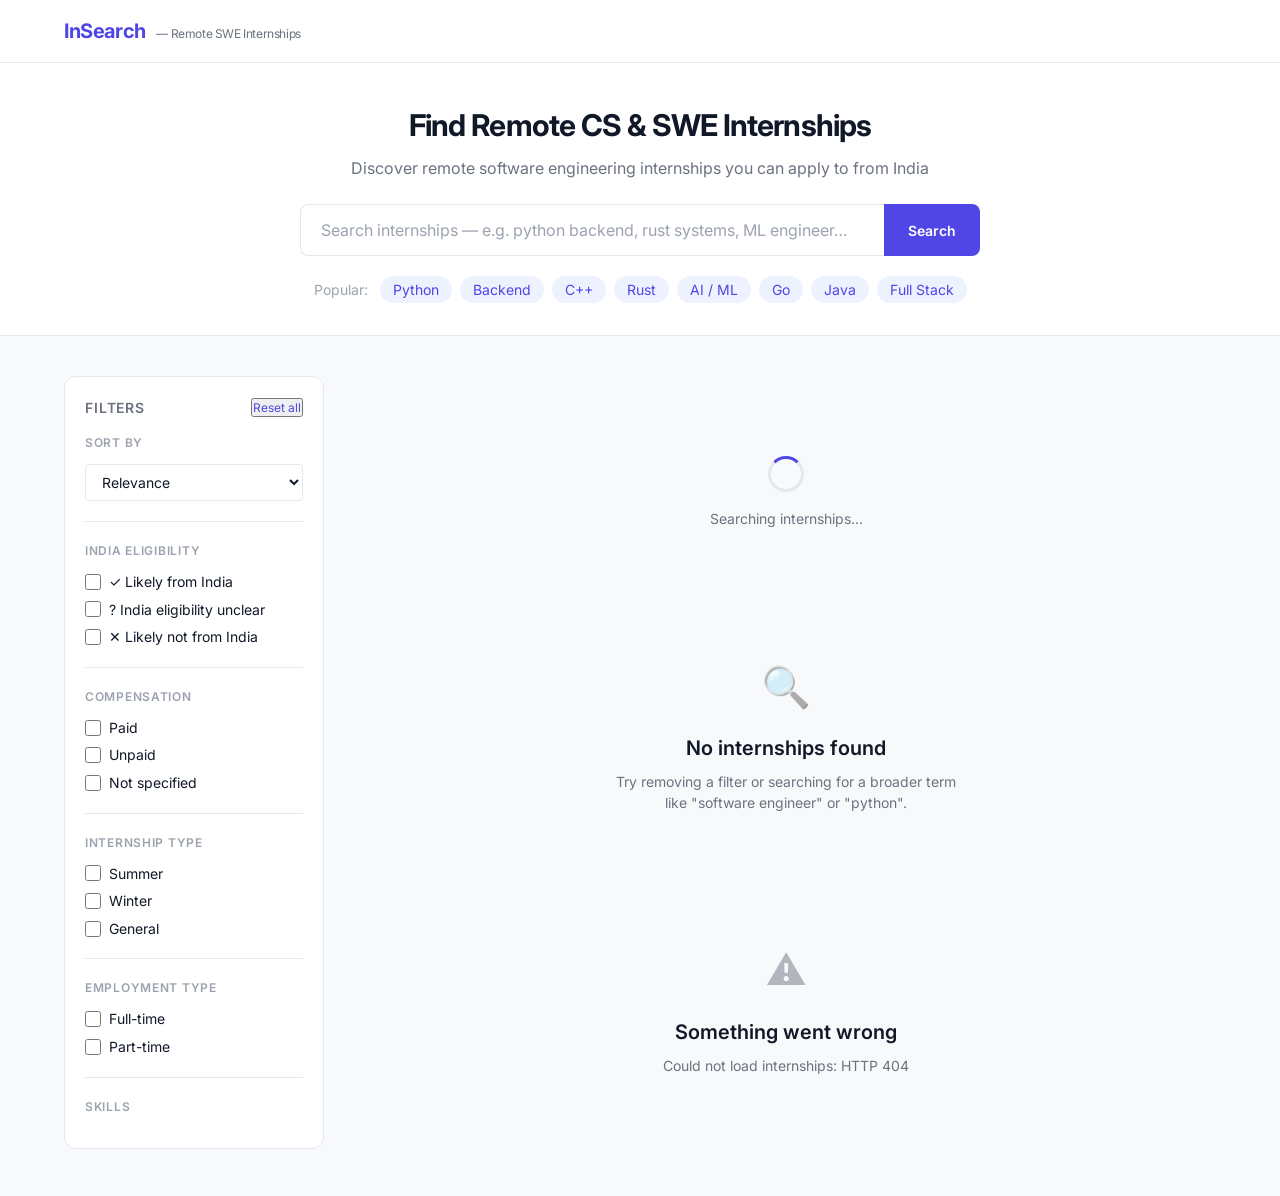
==== app/templates/index.html @ 2582f700 "Project Sturcture initialization" ====
<!DOCTYPE html>
<html lang="en">
<head>
  <meta charset="UTF-8" />
  <meta name="viewport" content="width=device-width, initial-scale=1.0" />
  <title>InSearch — Remote SWE & CS Internships for India</title>
  <meta name="description" content="Find remote Software Engineering and Computer Science internships from companies worldwide that students in India can apply for." />
  <link rel="stylesheet" href="/static/css/style.css" />
</head>
<body>

  <!-- ── Header ─────────────────────────────────────── -->
  <header class="site-header">
    <div class="header-inner">
      <a href="/" class="site-logo">InSearch<span class="logo-tagline"> — Remote SWE Internships</span></a>
    </div>
  </header>

  <!-- ── Hero / Search ──────────────────────────────── -->
  <section class="hero" aria-label="Search internships">
    <h1 class="hero-title">Find Remote CS &amp; SWE Internships</h1>
    <p class="hero-subtitle">Discover remote software engineering internships you can apply to from India</p>

    <form class="search-form" id="search-form" role="search" onsubmit="return false;">
      <div class="search-input-wrapper">
        <input
          type="search"
          id="search-input"
          class="search-input"
          placeholder="Search internships — e.g. python backend, rust systems, ML engineer…"
          autocomplete="off"
          aria-label="Search internships"
        />
      </div>
      <button type="submit" class="search-btn" id="search-btn">Search</button>
    </form>

    <div class="popular-searches" aria-label="Popular searches">
      <span class="popular-label">Popular:</span>
      <button class="popular-chip" data-query="python">Python</button>
      <button class="popular-chip" data-query="backend">Backend</button>
      <button class="popular-chip" data-query="c++">C++</button>
      <button class="popular-chip" data-query="rust systems">Rust</button>
      <button class="popular-chip" data-query="machine learning">AI / ML</button>
      <button class="popular-chip" data-query="go">Go</button>
      <button class="popular-chip" data-query="java">Java</button>
      <button class="popular-chip" data-query="full stack">Full Stack</button>
    </div>
  </section>

  <!-- ── Main Layout ────────────────────────────────── -->
  <main>
    <!-- Mobile filter toggle -->
    <div style="max-width:1200px;margin:0 auto;padding:var(--space-4) var(--space-6) 0;">
      <button class="filter-toggle-btn" id="filter-toggle-btn" aria-expanded="false" aria-controls="filters-sidebar">
        ⚙ Filters
      </button>
    </div>

    <div class="main-layout">

      <!-- ── Sidebar Filters ─────────────────────── -->
      <aside class="filters-sidebar" id="filters-sidebar" aria-label="Filter internships">
        <div class="filters-title">
          Filters
          <button class="filters-reset" id="filters-reset-btn">Reset all</button>
        </div>

        <!-- Sort -->
        <div class="filter-group">
          <div class="filter-group-label">Sort by</div>
          <select class="sort-select" id="sort-select" aria-label="Sort results">
            <option value="relevance">Relevance</option>
            <option value="newest">Newest first</option>
            <option value="oldest">Oldest first</option>
            <option value="deadline">Deadline</option>
          </select>
        </div>

        <!-- India Eligibility -->
        <div class="filter-group">
          <div class="filter-group-label">India eligibility</div>
          <ul class="filter-checkbox-list" id="eligibility-filter">
            <li class="filter-checkbox-item">
              <input type="checkbox" id="elig-likely" value="likely" />
              <label for="elig-likely">✓ Likely from India</label>
            </li>
            <li class="filter-checkbox-item">
              <input type="checkbox" id="elig-unclear" value="unclear" />
              <label for="elig-unclear">? India eligibility unclear</label>
            </li>
            <li class="filter-checkbox-item">
              <input type="checkbox" id="elig-unlikely" value="unlikely" />
              <label for="elig-unlikely">✕ Likely not from India</label>
            </li>
          </ul>
        </div>

        <!-- Compensation -->
        <div class="filter-group">
          <div class="filter-group-label">Compensation</div>
          <ul class="filter-checkbox-list" id="compensation-filter">
            <li class="filter-checkbox-item">
              <input type="checkbox" id="comp-paid" value="paid" />
              <label for="comp-paid">Paid</label>
            </li>
            <li class="filter-checkbox-item">
              <input type="checkbox" id="comp-unpaid" value="unpaid" />
              <label for="comp-unpaid">Unpaid</label>
            </li>
            <li class="filter-checkbox-item">
              <input type="checkbox" id="comp-unknown" value="unknown" />
              <label for="comp-unknown">Not specified</label>
            </li>
          </ul>
        </div>

        <!-- Internship type -->
        <div class="filter-group">
          <div class="filter-group-label">Internship type</div>
          <ul class="filter-checkbox-list" id="internship-type-filter">
            <li class="filter-checkbox-item">
              <input type="checkbox" id="itype-summer" value="summer" />
              <label for="itype-summer">Summer</label>
            </li>
            <li class="filter-checkbox-item">
              <input type="checkbox" id="itype-winter" value="winter" />
              <label for="itype-winter">Winter</label>
            </li>
            <li class="filter-checkbox-item">
              <input type="checkbox" id="itype-general" value="general" />
              <label for="itype-general">General</label>
            </li>
          </ul>
        </div>

        <!-- Employment type -->
        <div class="filter-group">
          <div class="filter-group-label">Employment type</div>
          <ul class="filter-checkbox-list" id="employment-type-filter">
            <li class="filter-checkbox-item">
              <input type="checkbox" id="etype-full" value="full_time" />
              <label for="etype-full">Full-time</label>
            </li>
            <li class="filter-checkbox-item">
              <input type="checkbox" id="etype-part" value="part_time" />
              <label for="etype-part">Part-time</label>
            </li>
          </ul>
        </div>

        <!-- Skills -->
        <div class="filter-group">
          <div class="filter-group-label">Skills</div>
          <ul class="filter-checkbox-list" id="skills-filter">
            <!-- Populated by JS via /api/filters -->
          </ul>
        </div>
      </aside>

      <!-- ── Results ─────────────────────────────── -->
      <section class="results-area" aria-label="Search results" aria-live="polite">
        <div class="results-header">
          <p class="results-count" id="results-count">Loading internships…</p>
        </div>

        <!-- Loading state -->
        <div id="state-loading" class="state-container" hidden>
          <div class="spinner" role="status" aria-label="Loading"></div>
          <p class="state-body">Searching internships…</p>
        </div>

        <!-- Empty state -->
        <div id="state-empty" class="state-container" hidden>
          <div class="state-icon" aria-hidden="true">🔍</div>
          <h2 class="state-title">No internships found</h2>
          <p class="state-body">Try removing a filter or searching for a broader term like "software engineer" or "python".</p>
        </div>

        <!-- Error state -->
        <div id="state-error" class="state-container" hidden>
          <div class="state-icon" aria-hidden="true">⚠️</div>
          <h2 class="state-title">Something went wrong</h2>
          <p class="state-body" id="error-message">Could not load internships. Please try again.</p>
        </div>

        <!-- Results list -->
        <ul class="internship-list" id="internship-list" aria-label="Internship results"></ul>

        <!-- Pagination -->
        <nav class="pagination" id="pagination" aria-label="Pagination"></nav>
      </section>
    </div>
  </main>

  <script src="/static/js/app.js"></script>
</body>
</html>
---- static/css/style.css ----
/* =========================================================
   InSearch — Design System
   Minimal, Google/DDG-inspired light search engine UI
   Font: Inter (Google Fonts)
   ========================================================= */

@import url('https://fonts.googleapis.com/css2?family=Inter:wght@400;500;600;700&display=swap');

/* ─── CSS Custom Properties ─────────────────────────────── */
:root {
  /* Colours */
  --clr-bg:            #f8f9fa;
  --clr-surface:       #ffffff;
  --clr-border:        #e2e8f0;
  --clr-border-focus:  #4f46e5;
  --clr-text-primary:  #111827;
  --clr-text-secondary:#6b7280;
  --clr-text-muted:    #9ca3af;
  --clr-link:          #1d4ed8;
  --clr-link-hover:    #1e40af;

  /* Brand accent */
  --clr-accent:        #4f46e5;
  --clr-accent-hover:  #4338ca;
  --clr-accent-light:  #eef2ff;

  /* Eligibility */
  --clr-likely:        #16a34a;
  --clr-likely-bg:     #f0fdf4;
  --clr-likely-border: #bbf7d0;
  --clr-unclear:       #d97706;
  --clr-unclear-bg:    #fffbeb;
  --clr-unclear-border:#fde68a;
  --clr-unlikely:      #9ca3af;
  --clr-unlikely-bg:   #f9fafb;
  --clr-unlikely-border:#e5e7eb;

  /* Comp badges */
  --clr-paid-bg:       #eff6ff;
  --clr-paid-text:     #1d4ed8;
  --clr-unpaid-bg:     #f3f4f6;
  --clr-unpaid-text:   #6b7280;
  --clr-unknown-bg:    #f9fafb;
  --clr-unknown-text:  #9ca3af;

  /* Typography */
  --font-sans:         'Inter', -apple-system, BlinkMacSystemFont, 'Segoe UI', sans-serif;
  --text-xs:           0.75rem;
  --text-sm:           0.875rem;
  --text-base:         1rem;
  --text-lg:           1.125rem;
  --text-xl:           1.25rem;
  --text-2xl:          1.5rem;
  --text-3xl:          1.875rem;

  /* Spacing */
  --space-1:  0.25rem;
  --space-2:  0.5rem;
  --space-3:  0.75rem;
  --space-4:  1rem;
  --space-5:  1.25rem;
  --space-6:  1.5rem;
  --space-8:  2rem;
  --space-10: 2.5rem;
  --space-12: 3rem;
  --space-16: 4rem;

  /* Radii */
  --radius-sm: 4px;
  --radius-md: 8px;
  --radius-lg: 12px;
  --radius-full: 9999px;

  /* Shadows */
  --shadow-sm:  0 1px 2px rgba(0,0,0,0.05);
  --shadow-md:  0 4px 6px rgba(0,0,0,0.05), 0 1px 3px rgba(0,0,0,0.06);
  --shadow-lg:  0 10px 15px rgba(0,0,0,0.07), 0 4px 6px rgba(0,0,0,0.05);
  --shadow-focus: 0 0 0 3px rgba(79,70,229,0.2);

  /* Layout */
  --sidebar-w:  260px;
  --content-max: 1200px;
}

/* ─── Reset ─────────────────────────────────────────────── */
*, *::before, *::after { box-sizing: border-box; margin: 0; padding: 0; }
html { font-size: 16px; scroll-behavior: smooth; }

body {
  font-family: var(--font-sans);
  background: var(--clr-bg);
  color: var(--clr-text-primary);
  line-height: 1.5;
  min-height: 100vh;
  -webkit-font-smoothing: antialiased;
}

a { color: var(--clr-link); text-decoration: none; }
a:hover { color: var(--clr-link-hover); text-decoration: underline; }
button { cursor: pointer; font-family: var(--font-sans); }
img { max-width: 100%; }
ul { list-style: none; }

/* ─── Header ────────────────────────────────────────────── */
.site-header {
  background: var(--clr-surface);
  border-bottom: 1px solid var(--clr-border);
  position: sticky;
  top: 0;
  z-index: 100;
}

.header-inner {
  max-width: var(--content-max);
  margin: 0 auto;
  padding: var(--space-4) var(--space-6);
  display: flex;
  align-items: center;
  gap: var(--space-6);
}

.site-logo {
  font-size: var(--text-xl);
  font-weight: 700;
  color: var(--clr-accent);
  text-decoration: none;
  white-space: nowrap;
  letter-spacing: -0.02em;
}
.site-logo:hover { text-decoration: none; color: var(--clr-accent-hover); }

.logo-tagline {
  font-size: var(--text-xs);
  font-weight: 400;
  color: var(--clr-text-secondary);
  margin-left: var(--space-2);
}

/* ─── Hero / Search Bar ─────────────────────────────────── */
.hero {
  background: var(--clr-surface);
  border-bottom: 1px solid var(--clr-border);
  padding: var(--space-10) var(--space-6) var(--space-8);
  text-align: center;
}

.hero-title {
  font-size: var(--text-3xl);
  font-weight: 700;
  color: var(--clr-text-primary);
  letter-spacing: -0.03em;
  margin-bottom: var(--space-2);
}

.hero-subtitle {
  font-size: var(--text-base);
  color: var(--clr-text-secondary);
  margin-bottom: var(--space-6);
}

.search-form {
  display: flex;
  max-width: 680px;
  margin: 0 auto var(--space-5);
  gap: 0;
}

.search-input-wrapper {
  flex: 1;
  position: relative;
}

.search-input {
  width: 100%;
  height: 52px;
  padding: 0 var(--space-5);
  font-size: var(--text-base);
  font-family: var(--font-sans);
  border: 1.5px solid var(--clr-border);
  border-right: none;
  border-radius: var(--radius-md) 0 0 var(--radius-md);
  background: var(--clr-surface);
  color: var(--clr-text-primary);
  outline: none;
  transition: border-color 0.15s, box-shadow 0.15s;
}

.search-input:focus {
  border-color: var(--clr-border-focus);
  box-shadow: var(--shadow-focus);
  z-index: 1;
}

.search-input::placeholder { color: var(--clr-text-muted); }

.search-btn {
  height: 52px;
  padding: 0 var(--space-6);
  background: var(--clr-accent);
  color: #fff;
  font-size: var(--text-sm);
  font-weight: 600;
  border: none;
  border-radius: 0 var(--radius-md) var(--radius-md) 0;
  transition: background 0.15s;
  white-space: nowrap;
}

.search-btn:hover { background: var(--clr-accent-hover); }

/* Popular searches */
.popular-searches {
  display: flex;
  align-items: center;
  justify-content: center;
  flex-wrap: wrap;
  gap: var(--space-2);
  max-width: 680px;
  margin: 0 auto;
}

.popular-label {
  font-size: var(--text-sm);
  color: var(--clr-text-muted);
  margin-right: var(--space-1);
}

.popular-chip {
  display: inline-block;
  padding: var(--space-1) var(--space-3);
  font-size: var(--text-sm);
  color: var(--clr-accent);
  background: var(--clr-accent-light);
  border-radius: var(--radius-full);
  cursor: pointer;
  border: 1px solid transparent;
  transition: background 0.1s, border-color 0.1s;
}

.popular-chip:hover {
  background: #e0e7ff;
  border-color: var(--clr-accent);
  text-decoration: none;
}

/* ─── Main Layout (sidebar + content) ───────────────────── */
.main-layout {
  max-width: var(--content-max);
  margin: 0 auto;
  padding: var(--space-6);
  display: grid;
  grid-template-columns: var(--sidebar-w) 1fr;
  gap: var(--space-8);
  align-items: start;
}

/* ─── Filter Sidebar ─────────────────────────────────────── */
.filters-sidebar {
  background: var(--clr-surface);
  border: 1px solid var(--clr-border);
  border-radius: var(--radius-lg);
  padding: var(--space-5);
  position: sticky;
  top: 73px;
}

.filters-title {
  font-size: var(--text-sm);
  font-weight: 600;
  color: var(--clr-text-secondary);
  text-transform: uppercase;
  letter-spacing: 0.06em;
  margin-bottom: var(--space-4);
  display: flex;
  align-items: center;
  justify-content: space-between;
}

.filters-reset {
  font-size: var(--text-xs);
  font-weight: 400;
  color: var(--clr-accent);
  cursor: pointer;
  text-transform: none;
  letter-spacing: 0;
}
.filters-reset:hover { text-decoration: underline; }

.filter-group {
  margin-bottom: var(--space-5);
  padding-bottom: var(--space-5);
  border-bottom: 1px solid var(--clr-border);
}
.filter-group:last-child { border-bottom: none; margin-bottom: 0; padding-bottom: 0; }

.filter-group-label {
  font-size: var(--text-xs);
  font-weight: 600;
  color: var(--clr-text-muted);
  text-transform: uppercase;
  letter-spacing: 0.06em;
  margin-bottom: var(--space-3);
}

.filter-checkbox-list { display: flex; flex-direction: column; gap: var(--space-2); }

.filter-checkbox-item {
  display: flex;
  align-items: center;
  gap: var(--space-2);
  cursor: pointer;
}

.filter-checkbox-item input[type="checkbox"] {
  width: 16px;
  height: 16px;
  accent-color: var(--clr-accent);
  cursor: pointer;
  flex-shrink: 0;
}

.filter-checkbox-item label {
  font-size: var(--text-sm);
  color: var(--clr-text-primary);
  cursor: pointer;
  line-height: 1.4;
}

/* Sort selector */
.sort-select {
  width: 100%;
  padding: var(--space-2) var(--space-3);
  font-size: var(--text-sm);
  font-family: var(--font-sans);
  border: 1px solid var(--clr-border);
  border-radius: var(--radius-sm);
  background: var(--clr-surface);
  color: var(--clr-text-primary);
  outline: none;
  cursor: pointer;
}
.sort-select:focus { border-color: var(--clr-border-focus); box-shadow: var(--shadow-focus); }

/* Mobile filter toggle */
.filter-toggle-btn {
  display: none;
  width: 100%;
  padding: var(--space-3) var(--space-4);
  font-size: var(--text-sm);
  font-weight: 600;
  color: var(--clr-accent);
  background: var(--clr-accent-light);
  border: 1px solid var(--clr-accent);
  border-radius: var(--radius-md);
  margin-bottom: var(--space-4);
}

/* ─── Results Area ───────────────────────────────────────── */
.results-area { min-width: 0; }

.results-header {
  display: flex;
  align-items: center;
  justify-content: space-between;
  margin-bottom: var(--space-4);
  flex-wrap: wrap;
  gap: var(--space-3);
}

.results-count {
  font-size: var(--text-sm);
  color: var(--clr-text-secondary);
}

.results-count strong { color: var(--clr-text-primary); font-weight: 600; }

/* ─── Internship Cards ───────────────────────────────────── */
.internship-list { display: flex; flex-direction: column; gap: var(--space-3); }

.internship-card {
  background: var(--clr-surface);
  border: 1px solid var(--clr-border);
  border-radius: var(--radius-lg);
  padding: var(--space-5);
  transition: box-shadow 0.15s, border-color 0.15s, transform 0.1s;
  position: relative;
}

.internship-card:hover {
  box-shadow: var(--shadow-md);
  border-color: #d1d5db;
  transform: translateY(-1px);
}

.card-header {
  display: flex;
  align-items: flex-start;
  justify-content: space-between;
  gap: var(--space-4);
  margin-bottom: var(--space-3);
}

.card-title-block { flex: 1; min-width: 0; }

.card-title {
  font-size: var(--text-lg);
  font-weight: 600;
  color: var(--clr-text-primary);
  line-height: 1.35;
  margin-bottom: var(--space-1);
}

.card-title a {
  color: inherit;
  text-decoration: none;
}
.card-title a:hover { color: var(--clr-accent); text-decoration: none; }

.card-company {
  font-size: var(--text-sm);
  font-weight: 500;
  color: var(--clr-text-secondary);
}

.card-company a { color: var(--clr-text-secondary); }
.card-company a:hover { color: var(--clr-accent); }

/* Eligibility badge */
.elig-badge {
  display: inline-flex;
  align-items: center;
  gap: var(--space-1);
  padding: var(--space-1) var(--space-3);
  border-radius: var(--radius-full);
  font-size: var(--text-xs);
  font-weight: 600;
  white-space: nowrap;
  flex-shrink: 0;
}

.elig-badge.likely {
  background: var(--clr-likely-bg);
  color: var(--clr-likely);
  border: 1px solid var(--clr-likely-border);
}
.elig-badge.unclear {
  background: var(--clr-unclear-bg);
  color: var(--clr-unclear);
  border: 1px solid var(--clr-unclear-border);
}
.elig-badge.unlikely {
  background: var(--clr-unlikely-bg);
  color: var(--clr-unlikely);
  border: 1px solid var(--clr-unlikely-border);
}

/* Card meta row */
.card-meta {
  display: flex;
  align-items: center;
  flex-wrap: wrap;
  gap: var(--space-2);
  margin-bottom: var(--space-3);
  font-size: var(--text-sm);
}

.meta-tag {
  display: inline-flex;
  align-items: center;
  gap: var(--space-1);
  color: var(--clr-text-secondary);
}

.meta-dot { color: var(--clr-border); }

/* Skills chips */
.skills-row {
  display: flex;
  flex-wrap: wrap;
  gap: var(--space-1);
  margin-bottom: var(--space-4);
}

.skill-chip {
  display: inline-block;
  padding: 2px var(--space-2);
  font-size: var(--text-xs);
  font-weight: 500;
  background: #f1f5f9;
  color: #475569;
  border-radius: var(--radius-sm);
  border: 1px solid #e2e8f0;
}

/* Comp badge */
.comp-badge {
  display: inline-block;
  padding: 2px var(--space-2);
  font-size: var(--text-xs);
  font-weight: 500;
  border-radius: var(--radius-sm);
}
.comp-badge.paid   { background: var(--clr-paid-bg);    color: var(--clr-paid-text); }
.comp-badge.unpaid { background: var(--clr-unpaid-bg);  color: var(--clr-unpaid-text); }
.comp-badge.unknown{ background: var(--clr-unknown-bg); color: var(--clr-unknown-text); }

/* Card footer */
.card-footer {
  display: flex;
  align-items: center;
  justify-content: space-between;
  flex-wrap: wrap;
  gap: var(--space-3);
}

.card-footer-meta {
  display: flex;
  align-items: center;
  flex-wrap: wrap;
  gap: var(--space-3);
}

.card-posted {
  font-size: var(--text-xs);
  color: var(--clr-text-muted);
}

.card-source {
  font-size: var(--text-xs);
  color: var(--clr-text-muted);
}

/* CTA button */
.btn-view {
  display: inline-flex;
  align-items: center;
  gap: var(--space-1);
  padding: var(--space-2) var(--space-4);
  font-size: var(--text-sm);
  font-weight: 600;
  color: var(--clr-accent);
  background: var(--clr-accent-light);
  border: 1px solid var(--clr-accent);
  border-radius: var(--radius-md);
  text-decoration: none;
  transition: background 0.15s, color 0.15s;
  white-space: nowrap;
}
.btn-view:hover {
  background: var(--clr-accent);
  color: #fff;
  text-decoration: none;
}

.btn-primary {
  display: inline-flex;
  align-items: center;
  gap: var(--space-2);
  padding: var(--space-3) var(--space-6);
  font-size: var(--text-base);
  font-weight: 600;
  color: #fff;
  background: var(--clr-accent);
  border: none;
  border-radius: var(--radius-md);
  text-decoration: none;
  transition: background 0.15s;
}
.btn-primary:hover { background: var(--clr-accent-hover); color: #fff; text-decoration: none; }

/* ─── States: Loading, Empty, Error ─────────────────────── */
.state-container {
  display: flex;
  flex-direction: column;
  align-items: center;
  justify-content: center;
  text-align: center;
  padding: var(--space-16) var(--space-8);
  color: var(--clr-text-secondary);
}

.state-icon {
  font-size: 2.5rem;
  margin-bottom: var(--space-4);
  opacity: 0.5;
}

.state-title {
  font-size: var(--text-xl);
  font-weight: 600;
  color: var(--clr-text-primary);
  margin-bottom: var(--space-2);
}

.state-body {
  font-size: var(--text-sm);
  color: var(--clr-text-secondary);
  max-width: 360px;
}

/* Loading spinner */
.spinner {
  display: inline-block;
  width: 36px;
  height: 36px;
  border: 3px solid var(--clr-border);
  border-top-color: var(--clr-accent);
  border-radius: 50%;
  animation: spin 0.7s linear infinite;
  margin-bottom: var(--space-4);
}

@keyframes spin { to { transform: rotate(360deg); } }

/* ─── Pagination ─────────────────────────────────────────── */
.pagination {
  display: flex;
  align-items: center;
  justify-content: center;
  gap: var(--space-2);
  margin-top: var(--space-8);
  flex-wrap: wrap;
}

.page-btn {
  display: inline-flex;
  align-items: center;
  justify-content: center;
  min-width: 36px;
  height: 36px;
  padding: 0 var(--space-3);
  font-size: var(--text-sm);
  font-weight: 500;
  border: 1px solid var(--clr-border);
  border-radius: var(--radius-md);
  background: var(--clr-surface);
  color: var(--clr-text-primary);
  cursor: pointer;
  transition: background 0.1s, border-color 0.1s;
}
.page-btn:hover:not(:disabled) { background: #f1f5f9; border-color: #d1d5db; }
.page-btn.active {
  background: var(--clr-accent);
  color: #fff;
  border-color: var(--clr-accent);
}
.page-btn:disabled { opacity: 0.4; cursor: default; }

/* ─── Detail Page ─────────────────────────────────────────── */
.detail-page {
  max-width: 820px;
  margin: var(--space-8) auto;
  padding: 0 var(--space-6);
}

.breadcrumb {
  font-size: var(--text-sm);
  color: var(--clr-text-secondary);
  margin-bottom: var(--space-6);
  display: flex;
  align-items: center;
  gap: var(--space-2);
}
.breadcrumb a { color: var(--clr-accent); }

.detail-card {
  background: var(--clr-surface);
  border: 1px solid var(--clr-border);
  border-radius: var(--radius-lg);
  padding: var(--space-8);
  box-shadow: var(--shadow-sm);
}

.detail-header {
  margin-bottom: var(--space-6);
  padding-bottom: var(--space-6);
  border-bottom: 1px solid var(--clr-border);
}

.detail-title {
  font-size: var(--text-2xl);
  font-weight: 700;
  color: var(--clr-text-primary);
  letter-spacing: -0.02em;
  margin-bottom: var(--space-2);
}

.detail-company {
  font-size: var(--text-lg);
  font-weight: 500;
  color: var(--clr-text-secondary);
  margin-bottom: var(--space-4);
}

.detail-badges {
  display: flex;
  flex-wrap: wrap;
  gap: var(--space-2);
  margin-bottom: var(--space-5);
}

.detail-apply-btn {
  display: inline-flex;
  align-items: center;
  gap: var(--space-2);
  padding: var(--space-3) var(--space-6);
  font-size: var(--text-base);
  font-weight: 600;
  color: #fff;
  background: var(--clr-accent);
  border-radius: var(--radius-md);
  border: none;
  text-decoration: none;
  transition: background 0.15s;
}
.detail-apply-btn:hover { background: var(--clr-accent-hover); color: #fff; text-decoration: none; }

.detail-section { margin-bottom: var(--space-6); }

.detail-section-title {
  font-size: var(--text-sm);
  font-weight: 600;
  color: var(--clr-text-muted);
  text-transform: uppercase;
  letter-spacing: 0.06em;
  margin-bottom: var(--space-3);
}

.detail-description {
  font-size: var(--text-base);
  color: var(--clr-text-primary);
  line-height: 1.75;
  white-space: pre-wrap;
}

.detail-grid {
  display: grid;
  grid-template-columns: repeat(auto-fill, minmax(200px, 1fr));
  gap: var(--space-4);
}

.detail-field { }

.detail-field-label {
  font-size: var(--text-xs);
  font-weight: 600;
  color: var(--clr-text-muted);
  text-transform: uppercase;
  letter-spacing: 0.06em;
  margin-bottom: var(--space-1);
}

.detail-field-value {
  font-size: var(--text-sm);
  color: var(--clr-text-primary);
  font-weight: 500;
}

/* ─── Responsive ─────────────────────────────────────────── */
@media (max-width: 900px) {
  .main-layout {
    grid-template-columns: 1fr;
  }

  .filters-sidebar {
    position: static;
    display: none;
  }

  .filters-sidebar.open { display: block; }

  .filter-toggle-btn { display: block; }
}

@media (max-width: 600px) {
  .hero { padding: var(--space-8) var(--space-4) var(--space-6); }
  .hero-title { font-size: var(--text-2xl); }
  .search-form { flex-direction: column; gap: var(--space-2); }
  .search-input { border-right: 1.5px solid var(--clr-border); border-radius: var(--radius-md); }
  .search-btn { border-radius: var(--radius-md); width: 100%; }
  .main-layout { padding: var(--space-4); gap: var(--space-4); }
  .card-header { flex-direction: column; }
  .detail-page { padding: 0 var(--space-4); }
  .detail-card { padding: var(--space-5); }
}
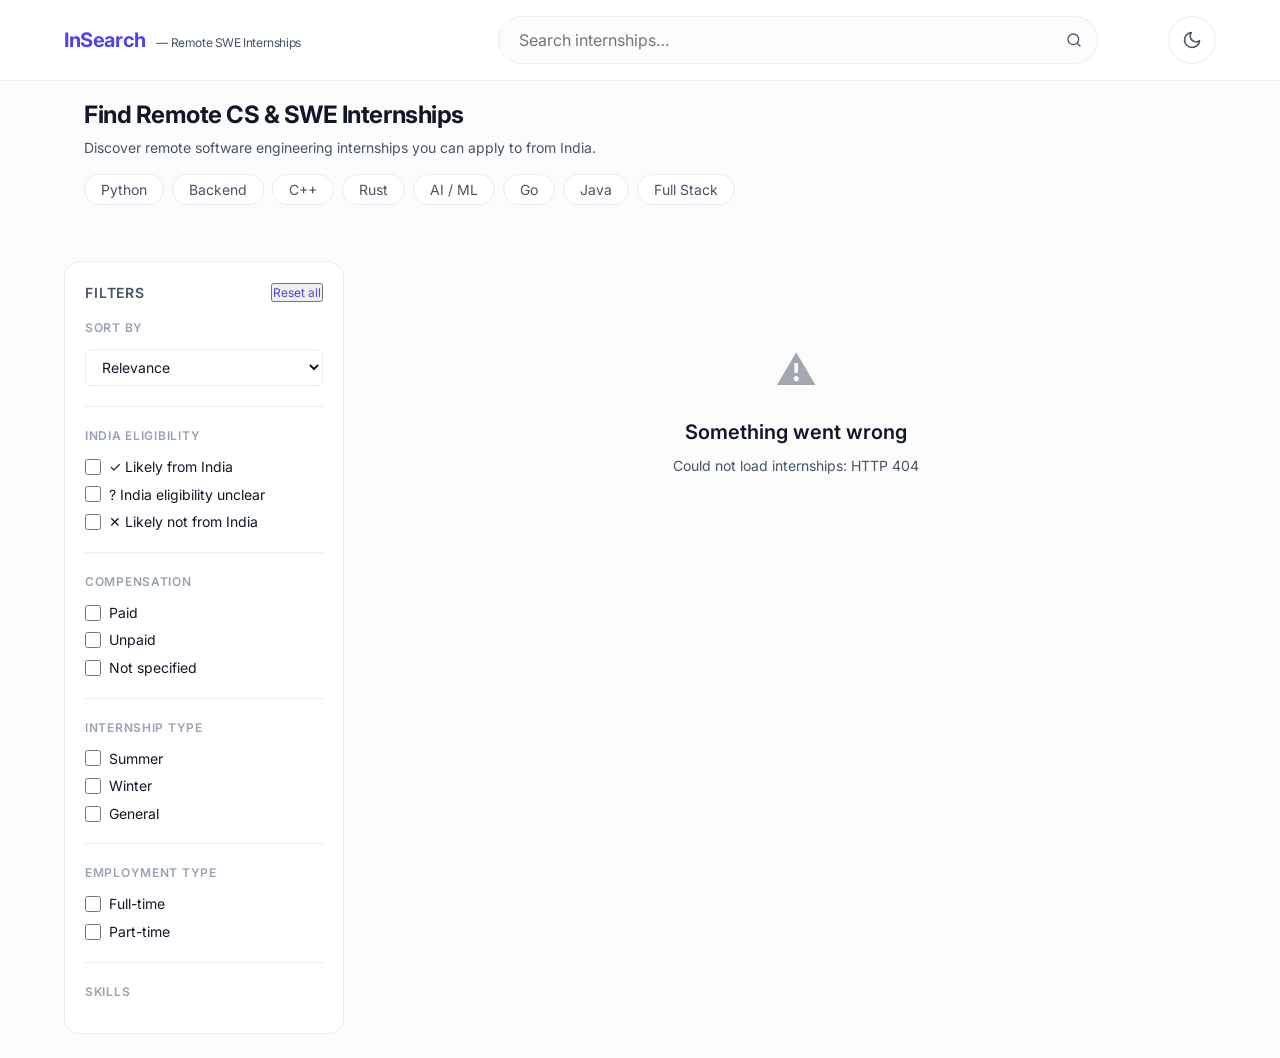
==== commit f11cb6d4: "feat: added dark mode and made the ui better" ====
--- a/app/templates/index.html
+++ b/app/templates/index.html
@@ -6,6 +6,7 @@
   <title>InSearch — Remote SWE & CS Internships for India</title>
   <meta name="description" content="Find remote Software Engineering and Computer Science internships from companies worldwide that students in India can apply for." />
   <link rel="stylesheet" href="/static/css/style.css" />
+  <script src="/static/js/theme.js"></script>
 </head>
 <body>
 
@@ -13,38 +14,47 @@
   <header class="site-header">
     <div class="header-inner">
       <a href="/" class="site-logo">InSearch<span class="logo-tagline"> — Remote SWE Internships</span></a>
-    </div>
-  </header>
-
-  <!-- ── Hero / Search ──────────────────────────────── -->
-  <section class="hero" aria-label="Search internships">
-    <h1 class="hero-title">Find Remote CS &amp; SWE Internships</h1>
-    <p class="hero-subtitle">Discover remote software engineering internships you can apply to from India</p>
-
-    <form class="search-form" id="search-form" role="search" onsubmit="return false;">
-      <div class="search-input-wrapper">
+      <form class="header-search-form" id="search-form" action="/" method="GET" role="search">
         <input
           type="search"
+          name="q"
           id="search-input"
-          class="search-input"
-          placeholder="Search internships — e.g. python backend, rust systems, ML engineer…"
+          class="header-search-input"
+          placeholder="Search internships…"
           autocomplete="off"
           aria-label="Search internships"
         />
-      </div>
-      <button type="submit" class="search-btn" id="search-btn">Search</button>
-    </form>
-
-    <div class="popular-searches" aria-label="Popular searches">
-      <span class="popular-label">Popular:</span>
-      <button class="popular-chip" data-query="python">Python</button>
+        <button type="submit" id="search-btn" class="header-search-btn" aria-label="Submit search">
+          <svg width="16" height="16" fill="none" stroke="currentColor" stroke-width="2" viewBox="0 0 24 24" stroke-linecap="round" stroke-linejoin="round">
+            <circle cx="11" cy="11" r="8"></circle>
+            <line x1="21" y1="21" x2="16.65" y2="16.65"></line>
+          </svg>
+        </button>
+      </form>
+      <button class="theme-toggle" id="theme-toggle" aria-label="Toggle dark mode">
+        <svg width="20" height="20" fill="none" stroke="currentColor" stroke-width="2" viewBox="0 0 24 24" stroke-linecap="round" stroke-linejoin="round" class="icon-moon">
+          <path d="M21 12.79A9 9 0 1 1 11.21 3 7 7 0 0 0 21 12.79z"></path>
+        </svg>
+      </button>
+    </div>
+  </header>
+
+  <!-- ── Hero / Search ──────────────────────────────── -->
+  <section class="hero" aria-label="Search internships">
+    <div class="hero-inner">
+      <h1 class="hero-title">Find Remote CS &amp; SWE Internships</h1>
+      <p class="hero-subtitle">Discover remote software engineering internships you can apply to from India.</p>
+
+      <div class="popular-searches" aria-label="Popular searches">
+        <button class="popular-chip" data-query="python">Python</button>
       <button class="popular-chip" data-query="backend">Backend</button>
       <button class="popular-chip" data-query="c++">C++</button>
       <button class="popular-chip" data-query="rust systems">Rust</button>
       <button class="popular-chip" data-query="machine learning">AI / ML</button>
       <button class="popular-chip" data-query="go">Go</button>
       <button class="popular-chip" data-query="java">Java</button>
-      <button class="popular-chip" data-query="full stack">Full Stack</button>
+        <button class="popular-chip" data-query="full stack">Full Stack</button>
+      </div>
     </div>
   </section>
 
--- a/static/css/style.css
+++ b/static/css/style.css
@@ -9,15 +9,15 @@
 /* ─── CSS Custom Properties ─────────────────────────────── */
 :root {
   /* Colours */
-  --clr-bg:            #f8f9fa;
+  --clr-bg:            #fcfcfd;
   --clr-surface:       #ffffff;
-  --clr-border:        #e2e8f0;
+  --clr-border:        #eaecf0;
   --clr-border-focus:  #4f46e5;
-  --clr-text-primary:  #111827;
-  --clr-text-secondary:#6b7280;
-  --clr-text-muted:    #9ca3af;
-  --clr-link:          #1d4ed8;
-  --clr-link-hover:    #1e40af;
+  --clr-text-primary:  #101828;
+  --clr-text-secondary:#475467;
+  --clr-text-muted:    #98a2b3;
+  --clr-link:          #2563eb;
+  --clr-link-hover:    #1d4ed8;
 
   /* Brand accent */
   --clr-accent:        #4f46e5;
@@ -25,23 +25,24 @@
   --clr-accent-light:  #eef2ff;
 
   /* Eligibility */
-  --clr-likely:        #16a34a;
-  --clr-likely-bg:     #f0fdf4;
-  --clr-likely-border: #bbf7d0;
-  --clr-unclear:       #d97706;
-  --clr-unclear-bg:    #fffbeb;
-  --clr-unclear-border:#fde68a;
-  --clr-unlikely:      #9ca3af;
-  --clr-unlikely-bg:   #f9fafb;
-  --clr-unlikely-border:#e5e7eb;
+  --clr-likely:        #027a48;
+  --clr-likely-bg:     #ecfdf3;
+  --clr-likely-border: #abefc6;
+  --clr-unclear:       #b54708;
+  --clr-unclear-bg:    #fffaeb;
+  --clr-unclear-border:#fedf89;
+  --clr-unlikely:      #344054;
+  --clr-unlikely-bg:   #f2f4f7;
+  --clr-unlikely-border:#e4e7ec;
 
   /* Comp badges */
-  --clr-paid-bg:       #eff6ff;
-  --clr-paid-text:     #1d4ed8;
-  --clr-unpaid-bg:     #f3f4f6;
-  --clr-unpaid-text:   #6b7280;
+  --clr-paid-bg:       linear-gradient(135deg, #d1fadf 0%, #a6f4c5 100%);
+  --clr-paid-text:     #027a48;
+  --clr-paid-border:   #75e0a7;
+  --clr-unpaid-bg:     #f2f4f7;
+  --clr-unpaid-text:   #475467;
   --clr-unknown-bg:    #f9fafb;
-  --clr-unknown-text:  #9ca3af;
+  --clr-unknown-text:  #98a2b3;
 
   /* Typography */
   --font-sans:         'Inter', -apple-system, BlinkMacSystemFont, 'Segoe UI', sans-serif;
@@ -51,7 +52,7 @@
   --text-lg:           1.125rem;
   --text-xl:           1.25rem;
   --text-2xl:          1.5rem;
-  --text-3xl:          1.875rem;
+  --text-3xl:          2rem;
 
   /* Spacing */
   --space-1:  0.25rem;
@@ -66,25 +67,71 @@
   --space-16: 4rem;
 
   /* Radii */
-  --radius-sm: 4px;
-  --radius-md: 8px;
-  --radius-lg: 12px;
+  --radius-sm: 6px;
+  --radius-md: 10px;
+  --radius-lg: 16px;
+  --radius-xl: 24px;
   --radius-full: 9999px;
 
   /* Shadows */
-  --shadow-sm:  0 1px 2px rgba(0,0,0,0.05);
-  --shadow-md:  0 4px 6px rgba(0,0,0,0.05), 0 1px 3px rgba(0,0,0,0.06);
-  --shadow-lg:  0 10px 15px rgba(0,0,0,0.07), 0 4px 6px rgba(0,0,0,0.05);
-  --shadow-focus: 0 0 0 3px rgba(79,70,229,0.2);
+  --shadow-sm:  0 1px 2px rgba(16, 24, 40, 0.05);
+  --shadow-md:  0 4px 6px -1px rgba(16, 24, 40, 0.05), 0 2px 4px -2px rgba(16, 24, 40, 0.05);
+  --shadow-lg:  0 10px 15px -3px rgba(16, 24, 40, 0.05), 0 4px 6px -4px rgba(16, 24, 40, 0.05);
+  --shadow-card: 0 4px 24px -4px rgba(16, 24, 40, 0.04);
+  --shadow-focus: 0 0 0 4px rgba(79,70,229,0.15);
 
   /* Layout */
-  --sidebar-w:  260px;
+  --sidebar-w:  280px;
   --content-max: 1200px;
+}
+
+[data-theme="dark"] {
+  /* Dark mode background & surface */
+  --clr-bg:            #0f172a;
+  --clr-surface:       #1e293b;
+  --clr-border:        #334155;
+  --clr-text-primary:  #f8fafc;
+  --clr-text-secondary:#94a3b8;
+  --clr-text-muted:    #64748b;
+  --clr-link:          #818cf8;
+  --clr-link-hover:    #a5b4fc;
+
+  /* Dark mode accent */
+  --clr-accent:        #6366f1;
+  --clr-accent-hover:  #818cf8;
+  --clr-accent-light:  #312e81;
+
+  /* Dark mode badges */
+  --clr-likely-bg:     #064e3b;
+  --clr-likely:        #34d399;
+  --clr-likely-border: #065f46;
+  --clr-unclear-bg:    #78350f;
+  --clr-unclear:       #fbbf24;
+  --clr-unclear-border:#92400e;
+  --clr-unlikely-bg:   #334155;
+  --clr-unlikely:      #94a3b8;
+  --clr-unlikely-border:#475569;
+
+  --clr-paid-bg:       linear-gradient(135deg, #064e3b 0%, #065f46 100%);
+  --clr-paid-text:     #34d399;
+  --clr-paid-border:   #047857;
+  --clr-unpaid-bg:     #334155;
+  --clr-unpaid-text:   #94a3b8;
+  --clr-unknown-bg:    #1e293b;
+  --clr-unknown-text:  #64748b;
+
+  /* Adjust shadows for dark mode */
+  --shadow-sm:  0 1px 2px rgba(0, 0, 0, 0.5);
+  --shadow-md:  0 4px 6px -1px rgba(0, 0, 0, 0.5), 0 2px 4px -2px rgba(0, 0, 0, 0.5);
+  --shadow-lg:  0 10px 15px -3px rgba(0, 0, 0, 0.5), 0 4px 6px -4px rgba(0, 0, 0, 0.5);
+  --shadow-card: 0 4px 24px -4px rgba(0, 0, 0, 0.4);
+  --shadow-focus: 0 0 0 4px rgba(99,102,241,0.25);
 }
 
 /* ─── Reset ─────────────────────────────────────────────── */
 *, *::before, *::after { box-sizing: border-box; margin: 0; padding: 0; }
 html { font-size: 16px; scroll-behavior: smooth; }
+[hidden] { display: none !important; }
 
 body {
   font-family: var(--font-sans);
@@ -116,6 +163,7 @@
   padding: var(--space-4) var(--space-6);
   display: flex;
   align-items: center;
+  justify-content: flex-start;
   gap: var(--space-6);
 }
 
@@ -136,111 +184,135 @@
   margin-left: var(--space-2);
 }
 
-/* ─── Hero / Search Bar ─────────────────────────────────── */
-.hero {
-  background: var(--clr-surface);
-  border-bottom: 1px solid var(--clr-border);
-  padding: var(--space-10) var(--space-6) var(--space-8);
-  text-align: center;
-}
-
-.hero-title {
-  font-size: var(--text-3xl);
-  font-weight: 700;
-  color: var(--clr-text-primary);
-  letter-spacing: -0.03em;
-  margin-bottom: var(--space-2);
-}
-
-.hero-subtitle {
-  font-size: var(--text-base);
-  color: var(--clr-text-secondary);
-  margin-bottom: var(--space-6);
-}
-
-.search-form {
-  display: flex;
-  max-width: 680px;
-  margin: 0 auto var(--space-5);
-  gap: 0;
-}
-
-.search-input-wrapper {
-  flex: 1;
+/* Header Search */
+.header-search-form {
+  display: flex;
+  align-items: center;
+  max-width: 600px;
+  width: 100%;
   position: relative;
-}
-
-.search-input {
+  margin-left: 15%;
+  margin-right: auto;
+}
+
+.header-search-input {
   width: 100%;
-  height: 52px;
-  padding: 0 var(--space-5);
+  height: 48px;
+  padding: 0 var(--space-12) 0 var(--space-5);
   font-size: var(--text-base);
   font-family: var(--font-sans);
   border: 1.5px solid var(--clr-border);
-  border-right: none;
-  border-radius: var(--radius-md) 0 0 var(--radius-md);
+  border-radius: var(--radius-full);
+  background: var(--clr-bg);
+  color: var(--clr-text-primary);
+  outline: none;
+  transition: border-color 0.15s, box-shadow 0.15s, background 0.15s;
+}
+
+.header-search-input:focus {
+  border-color: var(--clr-border-focus);
   background: var(--clr-surface);
-  color: var(--clr-text-primary);
-  outline: none;
-  transition: border-color 0.15s, box-shadow 0.15s;
-}
-
-.search-input:focus {
-  border-color: var(--clr-border-focus);
   box-shadow: var(--shadow-focus);
-  z-index: 1;
-}
-
-.search-input::placeholder { color: var(--clr-text-muted); }
-
-.search-btn {
-  height: 52px;
-  padding: 0 var(--space-6);
-  background: var(--clr-accent);
-  color: #fff;
-  font-size: var(--text-sm);
-  font-weight: 600;
+}
+
+.header-search-btn {
+  position: absolute;
+  right: 6px;
+  top: 6px;
+  bottom: 6px;
+  width: 36px;
+  background: transparent;
+  color: var(--clr-text-secondary);
   border: none;
-  border-radius: 0 var(--radius-md) var(--radius-md) 0;
-  transition: background 0.15s;
-  white-space: nowrap;
-}
-
-.search-btn:hover { background: var(--clr-accent-hover); }
+  border-radius: var(--radius-full);
+  display: flex;
+  align-items: center;
+  justify-content: center;
+  transition: color 0.15s, background 0.15s;
+}
+
+.header-search-btn:hover {
+  color: var(--clr-accent);
+  background: var(--clr-accent-light);
+}
+
+.theme-toggle {
+  background: transparent;
+  color: var(--clr-text-secondary);
+  border: 1px solid var(--clr-border);
+  border-radius: var(--radius-full);
+  width: 48px;
+  height: 48px;
+  display: flex;
+  align-items: center;
+  justify-content: center;
+  cursor: pointer;
+  transition: all 0.15s;
+  flex-shrink: 0;
+}
+
+.theme-toggle:hover {
+  color: var(--clr-text-primary);
+  background: var(--clr-surface);
+  border-color: var(--clr-text-muted);
+}
+
+/* ─── Hero / Search Bar ─────────────────────────────────── */
+.hero {
+  padding: var(--space-4) 0 0 0;
+}
+
+.hero-inner {
+  max-width: var(--content-max);
+  margin: 0 auto;
+  /* Match main-layout padding + sidebar internal padding for perfect text alignment */
+  padding: 0 calc(var(--space-6) + var(--space-5));
+}
+
+.hero-title {
+  font-size: var(--text-2xl);
+  font-weight: 700;
+  color: var(--clr-text-primary);
+  letter-spacing: -0.02em;
+  margin-bottom: var(--space-1);
+}
+
+.hero-subtitle {
+  font-size: var(--text-sm);
+  color: var(--clr-text-secondary);
+  margin-bottom: var(--space-4);
+}
+
+/* Removed old search-form styles */
 
 /* Popular searches */
 .popular-searches {
   display: flex;
   align-items: center;
-  justify-content: center;
+  justify-content: flex-start;
   flex-wrap: wrap;
   gap: var(--space-2);
-  max-width: 680px;
-  margin: 0 auto;
-}
-
-.popular-label {
-  font-size: var(--text-sm);
-  color: var(--clr-text-muted);
-  margin-right: var(--space-1);
-}
+  margin-bottom: var(--space-4);
+}
+
 
 .popular-chip {
-  display: inline-block;
-  padding: var(--space-1) var(--space-3);
-  font-size: var(--text-sm);
+  display: inline-flex;
+  align-items: center;
+  padding: 6px var(--space-4);
+  font-size: var(--text-sm);
+  color: var(--clr-text-secondary);
+  background: var(--clr-surface);
+  border-radius: var(--radius-full);
+  cursor: pointer;
+  border: 1px solid var(--clr-border);
+  transition: background 0.15s, color 0.15s, border-color 0.15s;
+}
+
+.popular-chip:hover {
+  background: var(--clr-accent-light);
   color: var(--clr-accent);
-  background: var(--clr-accent-light);
-  border-radius: var(--radius-full);
-  cursor: pointer;
-  border: 1px solid transparent;
-  transition: background 0.1s, border-color 0.1s;
-}
-
-.popular-chip:hover {
-  background: #e0e7ff;
-  border-color: var(--clr-accent);
-  text-decoration: none;
+  border-color: var(--clr-accent-light);
 }
 
 /* ─── Main Layout (sidebar + content) ───────────────────── */
@@ -380,16 +452,17 @@
 .internship-card {
   background: var(--clr-surface);
   border: 1px solid var(--clr-border);
-  border-radius: var(--radius-lg);
-  padding: var(--space-5);
-  transition: box-shadow 0.15s, border-color 0.15s, transform 0.1s;
+  border-radius: var(--radius-xl);
+  padding: var(--space-6);
+  box-shadow: var(--shadow-sm);
+  transition: box-shadow 0.2s, border-color 0.2s, transform 0.1s;
   position: relative;
 }
 
 .internship-card:hover {
-  box-shadow: var(--shadow-md);
-  border-color: #d1d5db;
-  transform: translateY(-1px);
+  box-shadow: var(--shadow-card);
+  border-color: #e5e7eb;
+  transform: translateY(-2px);
 }
 
 .card-header {
@@ -477,30 +550,32 @@
 .skills-row {
   display: flex;
   flex-wrap: wrap;
-  gap: var(--space-1);
+  gap: var(--space-2);
   margin-bottom: var(--space-4);
 }
 
 .skill-chip {
-  display: inline-block;
-  padding: 2px var(--space-2);
+  display: inline-flex;
+  align-items: center;
+  padding: 4px var(--space-3);
   font-size: var(--text-xs);
   font-weight: 500;
-  background: #f1f5f9;
-  color: #475569;
-  border-radius: var(--radius-sm);
-  border: 1px solid #e2e8f0;
+  background: #f8f9fa;
+  color: var(--clr-text-secondary);
+  border-radius: var(--radius-full);
+  border: 1px solid var(--clr-border);
 }
 
 /* Comp badge */
 .comp-badge {
-  display: inline-block;
-  padding: 2px var(--space-2);
+  display: inline-flex;
+  align-items: center;
+  padding: 4px var(--space-3);
   font-size: var(--text-xs);
-  font-weight: 500;
-  border-radius: var(--radius-sm);
-}
-.comp-badge.paid   { background: var(--clr-paid-bg);    color: var(--clr-paid-text); }
+  font-weight: 600;
+  border-radius: var(--radius-full);
+}
+.comp-badge.paid   { background: var(--clr-paid-bg);    color: var(--clr-paid-text); border: 1px solid var(--clr-paid-border); }
 .comp-badge.unpaid { background: var(--clr-unpaid-bg);  color: var(--clr-unpaid-text); }
 .comp-badge.unknown{ background: var(--clr-unknown-bg); color: var(--clr-unknown-text); }
 
@@ -540,8 +615,8 @@
   font-weight: 600;
   color: var(--clr-accent);
   background: var(--clr-accent-light);
-  border: 1px solid var(--clr-accent);
-  border-radius: var(--radius-md);
+  border: 1px solid var(--clr-accent-light);
+  border-radius: var(--radius-full);
   text-decoration: none;
   transition: background 0.15s, color 0.15s;
   white-space: nowrap;
@@ -562,7 +637,7 @@
   color: #fff;
   background: var(--clr-accent);
   border: none;
-  border-radius: var(--radius-md);
+  border-radius: var(--radius-full);
   text-decoration: none;
   transition: background 0.15s;
 }
@@ -648,7 +723,7 @@
 
 /* ─── Detail Page ─────────────────────────────────────────── */
 .detail-page {
-  max-width: 820px;
+  max-width: var(--content-max);
   margin: var(--space-8) auto;
   padding: 0 var(--space-6);
 }
@@ -675,7 +750,13 @@
   margin-bottom: var(--space-6);
   padding-bottom: var(--space-6);
   border-bottom: 1px solid var(--clr-border);
-}
+  display: flex;
+  align-items: flex-start;
+  justify-content: space-between;
+  gap: var(--space-4);
+}
+
+.detail-header-main { flex: 1; }
 
 .detail-title {
   font-size: var(--text-2xl);
@@ -696,7 +777,6 @@
   display: flex;
   flex-wrap: wrap;
   gap: var(--space-2);
-  margin-bottom: var(--space-5);
 }
 
 .detail-apply-btn {
@@ -708,12 +788,19 @@
   font-weight: 600;
   color: #fff;
   background: var(--clr-accent);
-  border-radius: var(--radius-md);
+  border-radius: var(--radius-full);
   border: none;
   text-decoration: none;
   transition: background 0.15s;
+  white-space: nowrap;
 }
 .detail-apply-btn:hover { background: var(--clr-accent-hover); color: #fff; text-decoration: none; }
+
+.detail-body {
+  display: grid;
+  grid-template-columns: 1fr 350px;
+  gap: var(--space-10);
+}
 
 .detail-section { margin-bottom: var(--space-6); }
 
@@ -729,13 +816,20 @@
 .detail-description {
   font-size: var(--text-base);
   color: var(--clr-text-primary);
-  line-height: 1.75;
+  line-height: 1.7;
   white-space: pre-wrap;
 }
 
+.detail-sidebar {
+  background: #f9fafb;
+  padding: var(--space-5);
+  border-radius: var(--radius-md);
+  border: 1px solid var(--clr-border);
+}
+
 .detail-grid {
-  display: grid;
-  grid-template-columns: repeat(auto-fill, minmax(200px, 1fr));
+  display: flex;
+  flex-direction: column;
   gap: var(--space-4);
 }
 
@@ -770,6 +864,11 @@
   .filters-sidebar.open { display: block; }
 
   .filter-toggle-btn { display: block; }
+
+  .detail-body {
+    grid-template-columns: 1fr;
+    gap: var(--space-4);
+  }
 }
 
 @media (max-width: 600px) {
@@ -780,6 +879,8 @@
   .search-btn { border-radius: var(--radius-md); width: 100%; }
   .main-layout { padding: var(--space-4); gap: var(--space-4); }
   .card-header { flex-direction: column; }
-  .detail-page { padding: 0 var(--space-4); }
+  .detail-page { padding: 0 var(--space-4); margin: var(--space-4) auto; }
   .detail-card { padding: var(--space-5); }
-}
+  .detail-header { flex-direction: column; align-items: stretch; }
+  .detail-apply-btn { width: 100%; justify-content: center; }
+}
